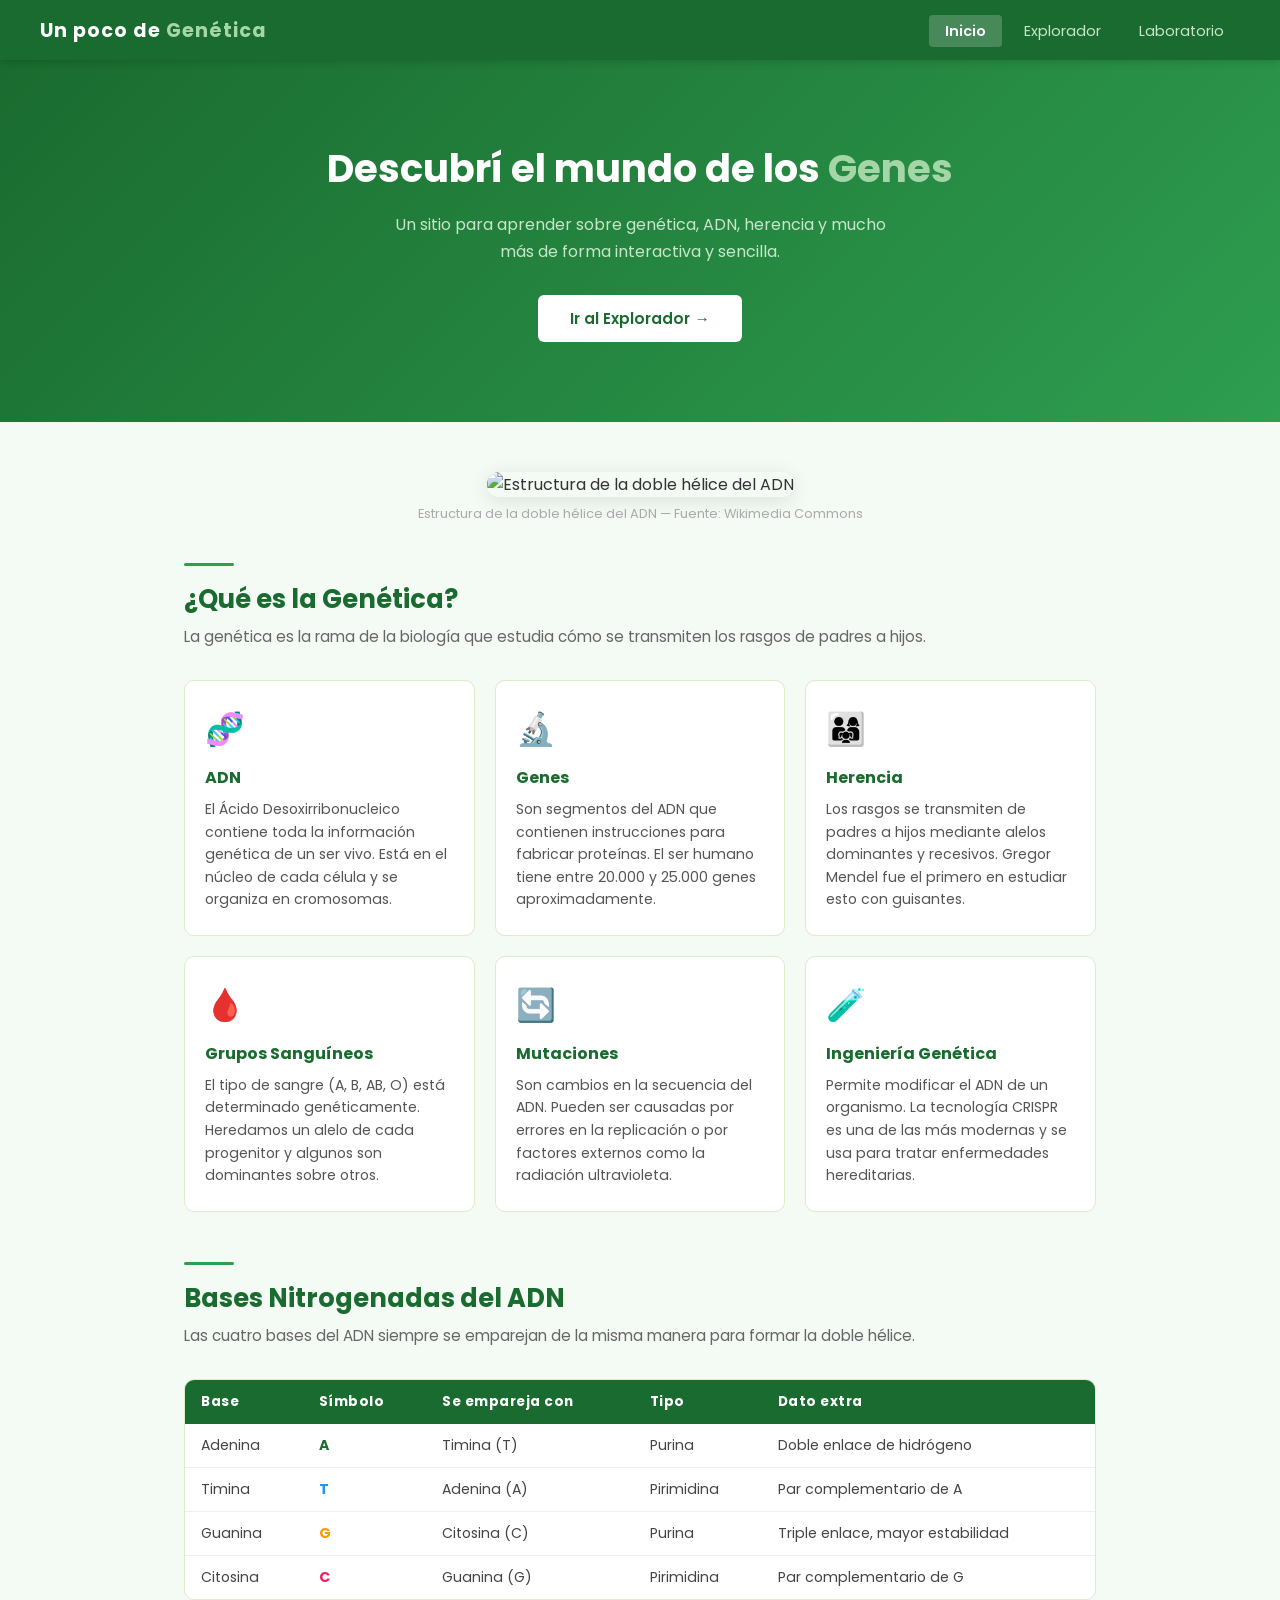
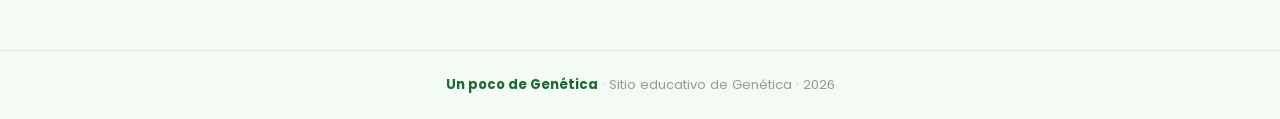
==== index.html @ 06d450ba "Add files via upload" ====
<!DOCTYPE html>
<html lang="es">
<head>
    <meta charset="UTF-8"> <!-- para que anden bien los acentos -->
    <meta name="viewport" content="width=device-width, initial-scale=1.0"> <!-- para que se vea bien en celular -->
    <title>Un poco de Genética | Inicio</title>
    <link rel="stylesheet" href="estilos.css"> <!-- conecto el css -->
</head>
<body>

    <!-- barra de navegacion que aparece en las tres paginas -->
    <nav>
        <a href="index.html" class="nav-logo">Un poco de <span>Genética</span></a>
        <ul class="nav-links">
            <li><a href="index.html" class="activo">Inicio</a></li> <!-- activo marca la pagina actual -->
            <li><a href="explorador.html">Explorador</a></li>
            <li><a href="laboratorio.html">Laboratorio</a></li>
        </ul>
    </nav>

    <!-- seccion principal con titulo y boton -->
    <div class="hero">
        <h1>Descubrí el mundo de los <span>Genes</span></h1>
        <p>Un sitio para aprender sobre genética, ADN, herencia y mucho más de forma interactiva y sencilla.</p>
        <a href="explorador.html" class="btn-principal">Ir al Explorador →</a>
    </div>

    <!-- contenido principal de la pagina -->
    <div class="contenedor">

        <!-- seccion de que es la genetica con 6 tarjetas -->
        <!-- imagen de la doble helice del ADN, la saque de Wikimedia Commons que es de uso libre -->
        <div style="text-align:center; margin-bottom:40px;">
            <img
                src="https://upload.wikimedia.org/wikipedia/commons/thumb/4/4c/DNA_Structure%2BKey%2BLabelled.pn_NoBB.png/800px-DNA_Structure%2BKey%2BLabelled.pn_NoBB.png"
                alt="Estructura de la doble hélice del ADN"
                style="width:100%; max-width:420px; border-radius:12px; box-shadow:0 4px 20px rgba(0,0,0,0.1);"
            >
            <p style="font-size:0.8rem; color:#aaa; margin-top:8px;">Estructura de la doble hélice del ADN — Fuente: Wikimedia Commons</p>
        </div>

        <div class="sec-linea"></div>
        <h2 class="sec-titulo">¿Qué es la Genética?</h2>
        <p class="sec-sub">La genética es la rama de la biología que estudia cómo se transmiten los rasgos de padres a hijos.</p>

        <!-- grid de 3 columnas con las tarjetas informativas -->
        <div class="grid-cards">
            <div class="tarjeta">
                <div class="tarjeta-icono">🧬</div>
                <h3>ADN</h3>
                <p>El Ácido Desoxirribonucleico contiene toda la información genética de un ser vivo. Está en el núcleo de cada célula y se organiza en cromosomas.</p>
            </div>
            <div class="tarjeta">
                <div class="tarjeta-icono">🔬</div>
                <h3>Genes</h3>
                <p>Son segmentos del ADN que contienen instrucciones para fabricar proteínas. El ser humano tiene entre 20.000 y 25.000 genes aproximadamente.</p>
            </div>
            <div class="tarjeta">
                <div class="tarjeta-icono">👨‍👩‍👧</div>
                <h3>Herencia</h3>
                <p>Los rasgos se transmiten de padres a hijos mediante alelos dominantes y recesivos. Gregor Mendel fue el primero en estudiar esto con guisantes.</p>
            </div>
            <div class="tarjeta">
                <div class="tarjeta-icono">🩸</div>
                <h3>Grupos Sanguíneos</h3>
                <p>El tipo de sangre (A, B, AB, O) está determinado genéticamente. Heredamos un alelo de cada progenitor y algunos son dominantes sobre otros.</p>
            </div>
            <div class="tarjeta">
                <div class="tarjeta-icono">🔄</div>
                <h3>Mutaciones</h3>
                <p>Son cambios en la secuencia del ADN. Pueden ser causadas por errores en la replicación o por factores externos como la radiación ultravioleta.</p>
            </div>
            <div class="tarjeta">
                <div class="tarjeta-icono">🧪</div>
                <h3>Ingeniería Genética</h3>
                <p>Permite modificar el ADN de un organismo. La tecnología CRISPR es una de las más modernas y se usa para tratar enfermedades hereditarias.</p>
            </div>
        </div>

        <!-- tabla con informacion de las 4 bases del adn -->
        <div class="sec-linea"></div>
        <h2 class="sec-titulo">Bases Nitrogenadas del ADN</h2>
        <p class="sec-sub">Las cuatro bases del ADN siempre se emparejan de la misma manera para formar la doble hélice.</p>

        <div class="tabla-contenedor">
            <table>
                <thead>
                    <tr>
                        <th>Base</th>
                        <th>Símbolo</th>
                        <th>Se empareja con</th>
                        <th>Tipo</th>
                        <th>Dato extra</th>
                    </tr>
                </thead>
                <tbody>
                    <tr>
                        <td>Adenina</td>
                        <td><strong style="color:#1a6b2f">A</strong></td>
                        <td>Timina (T)</td>
                        <td>Purina</td>
                        <td>Doble enlace de hidrógeno</td>
                    </tr>
                    <tr>
                        <td>Timina</td>
                        <td><strong style="color:#2196f3">T</strong></td>
                        <td>Adenina (A)</td>
                        <td>Pirimidina</td>
                        <td>Par complementario de A</td>
                    </tr>
                    <tr>
                        <td>Guanina</td>
                        <td><strong style="color:#ff9800">G</strong></td>
                        <td>Citosina (C)</td>
                        <td>Purina</td>
                        <td>Triple enlace, mayor estabilidad</td>
                    </tr>
                    <tr>
                        <td>Citosina</td>
                        <td><strong style="color:#e91e63">C</strong></td>
                        <td>Guanina (G)</td>
                        <td>Pirimidina</td>
                        <td>Par complementario de G</td>
                    </tr>
                </tbody>
            </table>
        </div>

    </div>

    <!-- pie de pagina -->
    <footer>
        <strong>Un poco de Genética</strong> · Sitio educativo de Genética · 2026
    </footer>

</body>
</html>
---- estilos.css ----
/* estilos.css - aca puse todo el diseño del sitio */
/* use la fuente Poppins porque se ve mas prolija que Arial */

@import url('https://fonts.googleapis.com/css2?family=Poppins:wght@300;400;600;700&display=swap');

/* esto resetea los margenes que pone el navegador por defecto */
* {
    margin: 0;
    padding: 0;
    box-sizing: border-box; /* hace que el padding no agrande los elementos */
}

/* estilo base de toda la pagina */
body {
    font-family: 'Poppins', Arial, sans-serif;
    background-color: #f4faf4; /* verde muy clarito de fondo */
    color: #333;
}

/* ---- NAVBAR ---- */
/* use position sticky para que quede fija arriba al hacer scroll */
nav {
    background-color: #1a6b2f;
    padding: 0 40px;
    height: 60px;
    display: flex; /* flex para poner el logo a la izquierda y los links a la derecha */
    align-items: center;
    justify-content: space-between;
    position: sticky;
    top: 0;
    box-shadow: 0 2px 8px rgba(0,0,0,0.15); /* sombrita abajo para que se vea separada */
    z-index: 10; /* para que quede por encima de todo lo demas */
}

.nav-logo {
    color: white;
    font-size: 1.2rem;
    font-weight: 700;
    text-decoration: none;
    letter-spacing: 1px;
}

/* el span del logo lo puse en verde clarito para que contraste */
.nav-logo span {
    color: #a5d6a7;
}

.nav-links {
    list-style: none; /* saco los puntitos de la lista */
    display: flex;
    gap: 6px;
}

.nav-links a {
    color: #c8e6c9;
    text-decoration: none;
    padding: 6px 16px;
    border-radius: 4px;
    font-size: 0.9rem;
    transition: background 0.2s; /* animacion suave al pasar el mouse */
}

.nav-links a:hover {
    background-color: rgba(255,255,255,0.15);
    color: white;
}

/* clase para marcar el link de la pagina actual */
.nav-links a.activo {
    background-color: rgba(255,255,255,0.2);
    color: white;
    font-weight: 600;
}

/* ---- HERO ---- */
/* la seccion grande de bienvenida en la pagina de inicio */
.hero {
    background: linear-gradient(135deg, #1a6b2f, #2e9e50); /* degradado de dos verdes */
    color: white;
    text-align: center;
    padding: 80px 20px;
}

.hero h1 {
    font-size: 2.4rem;
    font-weight: 700;
    margin-bottom: 14px;
}

/* el span dentro del h1 lo puse en verde clarito */
.hero h1 span {
    color: #a5d6a7;
}

.hero p {
    font-size: 1rem;
    color: #c8e6c9;
    max-width: 520px;
    margin: 0 auto 30px; /* auto para centrarlo horizontalmente */
    line-height: 1.7;
}

.btn-principal {
    display: inline-block;
    background-color: white;
    color: #1a6b2f;
    padding: 12px 32px;
    border-radius: 6px;
    text-decoration: none;
    font-weight: 600;
    font-size: 0.95rem;
    transition: background 0.2s, transform 0.2s;
}

/* al pasar el mouse sube un poco con transform */
.btn-principal:hover {
    background-color: #e8f5e9;
    transform: translateY(-2px);
}

/* ---- CONTENEDOR ---- */
/* limita el ancho del contenido y lo centra en la pantalla */
.contenedor {
    max-width: 960px;
    margin: 50px auto;
    padding: 0 24px;
}

/* ---- TITULOS DE SECCION ---- */
.sec-titulo {
    font-size: 1.6rem;
    font-weight: 700;
    color: #1a6b2f;
    margin-bottom: 6px;
}

/* lineita verde decorativa debajo del titulo */
.sec-linea {
    width: 50px;
    height: 3px;
    background-color: #2e9e50;
    border-radius: 2px;
    margin-bottom: 14px;
}

.sec-sub {
    color: #666;
    font-size: 0.95rem;
    margin-bottom: 32px;
}

/* ---- TARJETAS ---- */
/* use grid para que las tarjetas se acomoden solas en 3 columnas */
.grid-cards {
    display: grid;
    grid-template-columns: repeat(3, 1fr);
    gap: 20px;
    margin-bottom: 50px;
}

.tarjeta {
    background: white;
    border: 1px solid #dcedc8;
    border-radius: 10px;
    padding: 24px 20px;
    transition: box-shadow 0.2s, transform 0.2s;
}

/* efecto hover: sube un poco y aparece sombra */
.tarjeta:hover {
    box-shadow: 0 4px 16px rgba(0,0,0,0.08);
    transform: translateY(-3px);
}

.tarjeta-icono {
    font-size: 2rem;
    margin-bottom: 12px;
}

.tarjeta h3 {
    color: #1a6b2f;
    font-size: 1rem;
    margin-bottom: 8px;
}

.tarjeta p {
    font-size: 0.88rem;
    color: #555;
    line-height: 1.6;
}

/* ---- TABLA ---- */
.tabla-contenedor {
    background: white;
    border-radius: 10px;
    border: 1px solid #dcedc8;
    overflow: hidden; /* para que las esquinas redondeadas se vean bien */
    margin-bottom: 50px;
}

table {
    width: 100%;
    border-collapse: collapse; /* para que no haya doble borde entre celdas */
}

thead tr {
    background-color: #1a6b2f;
}

th {
    color: white;
    padding: 12px 16px;
    text-align: left;
    font-size: 0.85rem;
    letter-spacing: 0.5px;
}

td {
    padding: 11px 16px;
    border-bottom: 1px solid #f0f0f0;
    font-size: 0.88rem;
    color: #444;
}

/* la ultima fila no necesita borde abajo */
tr:last-child td {
    border-bottom: none;
}

tr:hover td {
    background-color: #f1f8e9;
}

/* ---- TABS ---- */
/* los botones de pestaña del explorador */
.tabs {
    display: flex;
    gap: 8px;
    margin-bottom: 28px;
    flex-wrap: wrap; /* para que no se desborden en pantallas chicas */
}

.tab {
    background: white;
    border: 1px solid #a5d6a7;
    color: #1a6b2f;
    padding: 9px 20px;
    border-radius: 6px;
    cursor: pointer;
    font-family: 'Poppins', sans-serif; /* hay que repetir la fuente en los botones */
    font-size: 0.88rem;
    font-weight: 600;
    transition: all 0.2s;
}

.tab:hover {
    background-color: #e8f5e9;
}

/* cuando un tab esta activo se pone verde oscuro */
.tab.activo {
    background-color: #1a6b2f;
    color: white;
    border-color: #1a6b2f;
}

/* los paneles estan ocultos por defecto */
.panel {
    display: none;
}

/* y se muestran cuando tienen la clase activo */
.panel.activo {
    display: block;
}

/* ---- CAJA DE HERRAMIENTA ---- */
.herramienta {
    background: white;
    border: 1px solid #dcedc8;
    border-radius: 10px;
    padding: 32px;
    margin-bottom: 40px;
}

/* ---- FORMULARIO ---- */
.form-label {
    display: block;
    font-size: 0.85rem;
    font-weight: 600;
    color: #444;
    margin-bottom: 6px;
}

.form-input,
.form-select {
    width: 100%;
    padding: 10px 14px;
    border: 1px solid #ccc;
    border-radius: 6px;
    font-family: 'Poppins', sans-serif;
    font-size: 0.9rem;
    margin-bottom: 18px;
    transition: border-color 0.2s;
    box-sizing: border-box;
    background: white;
    color: #333;
}

/* cuando el input esta seleccionado se pone el borde verde */
.form-input:focus,
.form-select:focus {
    border-color: #2e9e50;
    outline: none;
    box-shadow: 0 0 0 3px rgba(46,158,80,0.1);
}

/* para poner dos campos lado a lado */
.form-fila {
    display: grid;
    grid-template-columns: 1fr 1fr;
    gap: 18px;
}

/* grupo de radios para el tipo de cabello */
.radio-grupo {
    display: flex;
    gap: 20px;
    margin-bottom: 18px;
    flex-wrap: wrap;
}

.radio-grupo label {
    display: flex;
    align-items: center;
    gap: 7px;
    cursor: pointer;
    font-size: 0.9rem;
    font-weight: 400;
    color: #444;
}

.radio-grupo input[type="radio"] {
    accent-color: #1a6b2f; /* cambia el color del radio al verde */
}

/* ---- BOTONES ---- */
.btn-calcular {
    background-color: #1a6b2f;
    color: white;
    border: none;
    padding: 11px 28px;
    border-radius: 6px;
    font-family: 'Poppins', sans-serif;
    font-size: 0.9rem;
    font-weight: 600;
    cursor: pointer;
    transition: background 0.2s;
    margin-right: 8px;
}

.btn-calcular:hover {
    background-color: #145224;
}

/* boton secundario para limpiar, mas discreto */
.btn-limpiar {
    background-color: white;
    color: #666;
    border: 1px solid #ccc;
    padding: 11px 22px;
    border-radius: 6px;
    font-family: 'Poppins', sans-serif;
    font-size: 0.9rem;
    cursor: pointer;
    transition: background 0.2s;
}

.btn-limpiar:hover {
    background-color: #f5f5f5;
}

/* boton de registrar ocupa todo el ancho del formulario */
.btn-registrar {
    width: 100%;
    background-color: #1a6b2f;
    color: white;
    border: none;
    padding: 13px;
    border-radius: 6px;
    font-family: 'Poppins', sans-serif;
    font-size: 0.95rem;
    font-weight: 600;
    cursor: pointer;
    transition: background 0.2s;
    margin-top: 4px;
}

.btn-registrar:hover {
    background-color: #145224;
}

/* ---- RESULTADO ---- */
/* el div de resultado empieza oculto y aparece con js */
.resultado {
    margin-top: 22px;
    padding: 20px;
    background-color: #e8f5e9;
    border-left: 4px solid #2e9e50; /* lineita verde a la izquierda */
    border-radius: 0 8px 8px 0;
    display: none;
}

/* cuando js le agrega la clase visible se muestra */
.resultado.visible {
    display: block;
}

.resultado h4 {
    color: #1a6b2f;
    margin-bottom: 8px;
    font-size: 0.85rem;
    text-transform: uppercase;
    letter-spacing: 0.5px;
}

.resultado-valor {
    font-size: 1.4rem;
    font-weight: 700;
    color: #1a6b2f;
    margin-bottom: 8px;
}

.resultado p {
    font-size: 0.88rem;
    color: #555;
    line-height: 1.6;
}

/* ---- MENSAJES DE FORMULARIO ---- */
/* mensaje de exito en verde */
.msg-ok {
    background-color: #e8f5e9;
    border: 1px solid #a5d6a7;
    color: #1a6b2f;
    padding: 11px 16px;
    border-radius: 6px;
    margin-top: 14px;
    font-size: 0.9rem;
    display: none;
}

/* mensaje de error en rojo */
.msg-error {
    background-color: #ffebee;
    border: 1px solid #ef9a9a;
    color: #c62828;
    padding: 11px 16px;
    border-radius: 6px;
    margin-top: 14px;
    font-size: 0.9rem;
    display: none;
}

/* js les agrega esta clase para mostrarlos */
.msg-ok.visible,
.msg-error.visible {
    display: block;
}

/* ---- LABORATORIO ---- */
/* dos columnas: formulario a la izquierda, stats a la derecha */
.lab-grid {
    display: grid;
    grid-template-columns: 1fr 1fr;
    gap: 30px;
    align-items: start;
}

/* ---- TARJETAS DE ESTADISTICAS ---- */
.stats {
    display: flex;
    flex-direction: column;
    gap: 16px;
}

.stat-card {
    background: white;
    border: 1px solid #dcedc8;
    border-radius: 10px;
    padding: 18px 22px;
    display: flex;
    align-items: center;
    gap: 16px;
}

.stat-icono {
    font-size: 1.8rem;
}

.stat-card h4 {
    font-size: 0.75rem;
    color: #888;
    text-transform: uppercase;
    letter-spacing: 0.5px;
    margin-bottom: 4px;
}

.stat-card p {
    font-size: 1.4rem;
    font-weight: 700;
    color: #1a6b2f;
}

/* ---- LISTA DE REGISTROS ---- */
.registro-item {
    background: white;
    border: 1px solid #dcedc8;
    border-radius: 8px;
    padding: 14px 20px;
    margin-bottom: 10px;
    display: flex;
    justify-content: space-between;
    align-items: center;
}

.reg-nombre {
    font-weight: 600;
    color: #222;
    font-size: 0.95rem;
}

.reg-info {
    font-size: 0.82rem;
    color: #666;
    margin-top: 2px;
}

/* etiquetita verde que dice registrado */
.reg-badge {
    background-color: #e8f5e9;
    color: #1a6b2f;
    border: 1px solid #a5d6a7;
    padding: 4px 12px;
    border-radius: 20px;
    font-size: 0.8rem;
    font-weight: 600;
}

/* ---- FOOTER ---- */
footer {
    text-align: center;
    padding: 24px;
    margin-top: 40px;
    border-top: 1px solid #dcedc8;
    color: #999;
    font-size: 0.82rem;
}

footer strong {
    color: #1a6b2f;
}

/* ---- RESPONSIVE ---- */
/* para que se vea bien en celulares, paso todo a una sola columna */
@media (max-width: 700px) {
    .grid-cards {
        grid-template-columns: 1fr;
    }
    .form-fila {
        grid-template-columns: 1fr;
    }
    .lab-grid {
        grid-template-columns: 1fr;
    }
    nav {
        padding: 0 16px;
    }
}
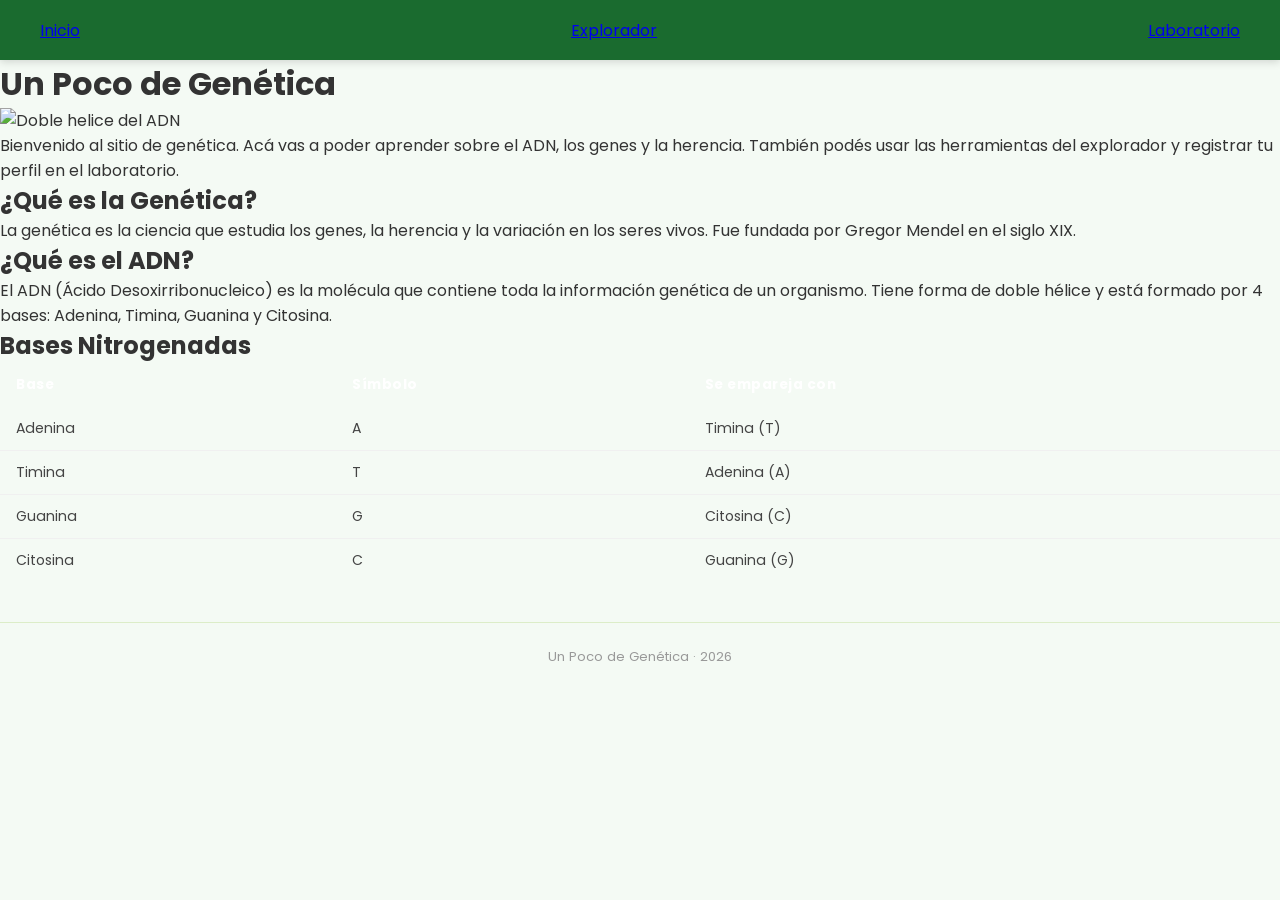
==== commit b0126792: "Refactor index.html for improved structure and clarity" ====
--- a/index.html
+++ b/index.html
@@ -1,136 +1,70 @@
 <!DOCTYPE html>
 <html lang="es">
 <head>
-    <meta charset="UTF-8"> <!-- para que anden bien los acentos -->
-    <meta name="viewport" content="width=device-width, initial-scale=1.0"> <!-- para que se vea bien en celular -->
-    <title>Un poco de Genética | Inicio</title>
-    <link rel="stylesheet" href="estilos.css"> <!-- conecto el css -->
+    <meta charset="UTF-8">
+    <title>Un Poco de Genética | Inicio</title>
+    <link rel="stylesheet" href="estilos.css">
 </head>
 <body>
 
-    <!-- barra de navegacion que aparece en las tres paginas -->
     <nav>
-        <a href="index.html" class="nav-logo">Un poco de <span>Genética</span></a>
-        <ul class="nav-links">
-            <li><a href="index.html" class="activo">Inicio</a></li> <!-- activo marca la pagina actual -->
-            <li><a href="explorador.html">Explorador</a></li>
-            <li><a href="laboratorio.html">Laboratorio</a></li>
-        </ul>
+        <a href="index.html">Inicio</a>
+        <a href="explorador.html">Explorador</a>
+        <a href="laboratorio.html">Laboratorio</a>
     </nav>
 
-    <!-- seccion principal con titulo y boton -->
-    <div class="hero">
-        <h1>Descubrí el mundo de los <span>Genes</span></h1>
-        <p>Un sitio para aprender sobre genética, ADN, herencia y mucho más de forma interactiva y sencilla.</p>
-        <a href="explorador.html" class="btn-principal">Ir al Explorador →</a>
+    <h1>Un Poco de Genética</h1>
+
+    <!-- imagen del adn -->
+    <div class="caja">
+        <img
+            src="adn.jpg"
+            alt="Doble helice del ADN"
+            width="200"
+        >
+        <p>Bienvenido al sitio de genética. Acá vas a poder aprender sobre el ADN, los genes y la herencia. También podés usar las herramientas del explorador y registrar tu perfil en el laboratorio.</p>
     </div>
 
-    <!-- contenido principal de la pagina -->
-    <div class="contenedor">
+    <!-- informacion basica -->
+    <div class="caja">
+        <h2>¿Qué es la Genética?</h2>
+        <p>La genética es la ciencia que estudia los genes, la herencia y la variación en los seres vivos. Fue fundada por Gregor Mendel en el siglo XIX.</p>
 
-        <!-- seccion de que es la genetica con 6 tarjetas -->
-        <!-- imagen de la doble helice del ADN, la saque de Wikimedia Commons que es de uso libre -->
-        <div style="text-align:center; margin-bottom:40px;">
-            <img
-                src="https://upload.wikimedia.org/wikipedia/commons/thumb/4/4c/DNA_Structure%2BKey%2BLabelled.pn_NoBB.png/800px-DNA_Structure%2BKey%2BLabelled.pn_NoBB.png"
-                alt="Estructura de la doble hélice del ADN"
-                style="width:100%; max-width:420px; border-radius:12px; box-shadow:0 4px 20px rgba(0,0,0,0.1);"
-            >
-            <p style="font-size:0.8rem; color:#aaa; margin-top:8px;">Estructura de la doble hélice del ADN — Fuente: Wikimedia Commons</p>
-        </div>
+        <h2>¿Qué es el ADN?</h2>
+        <p>El ADN (Ácido Desoxirribonucleico) es la molécula que contiene toda la información genética de un organismo. Tiene forma de doble hélice y está formado por 4 bases: Adenina, Timina, Guanina y Citosina.</p>
 
-        <div class="sec-linea"></div>
-        <h2 class="sec-titulo">¿Qué es la Genética?</h2>
-        <p class="sec-sub">La genética es la rama de la biología que estudia cómo se transmiten los rasgos de padres a hijos.</p>
-
-        <!-- grid de 3 columnas con las tarjetas informativas -->
-        <div class="grid-cards">
-            <div class="tarjeta">
-                <div class="tarjeta-icono">🧬</div>
-                <h3>ADN</h3>
-                <p>El Ácido Desoxirribonucleico contiene toda la información genética de un ser vivo. Está en el núcleo de cada célula y se organiza en cromosomas.</p>
-            </div>
-            <div class="tarjeta">
-                <div class="tarjeta-icono">🔬</div>
-                <h3>Genes</h3>
-                <p>Son segmentos del ADN que contienen instrucciones para fabricar proteínas. El ser humano tiene entre 20.000 y 25.000 genes aproximadamente.</p>
-            </div>
-            <div class="tarjeta">
-                <div class="tarjeta-icono">👨‍👩‍👧</div>
-                <h3>Herencia</h3>
-                <p>Los rasgos se transmiten de padres a hijos mediante alelos dominantes y recesivos. Gregor Mendel fue el primero en estudiar esto con guisantes.</p>
-            </div>
-            <div class="tarjeta">
-                <div class="tarjeta-icono">🩸</div>
-                <h3>Grupos Sanguíneos</h3>
-                <p>El tipo de sangre (A, B, AB, O) está determinado genéticamente. Heredamos un alelo de cada progenitor y algunos son dominantes sobre otros.</p>
-            </div>
-            <div class="tarjeta">
-                <div class="tarjeta-icono">🔄</div>
-                <h3>Mutaciones</h3>
-                <p>Son cambios en la secuencia del ADN. Pueden ser causadas por errores en la replicación o por factores externos como la radiación ultravioleta.</p>
-            </div>
-            <div class="tarjeta">
-                <div class="tarjeta-icono">🧪</div>
-                <h3>Ingeniería Genética</h3>
-                <p>Permite modificar el ADN de un organismo. La tecnología CRISPR es una de las más modernas y se usa para tratar enfermedades hereditarias.</p>
-            </div>
-        </div>
-
-        <!-- tabla con informacion de las 4 bases del adn -->
-        <div class="sec-linea"></div>
-        <h2 class="sec-titulo">Bases Nitrogenadas del ADN</h2>
-        <p class="sec-sub">Las cuatro bases del ADN siempre se emparejan de la misma manera para formar la doble hélice.</p>
-
-        <div class="tabla-contenedor">
-            <table>
-                <thead>
-                    <tr>
-                        <th>Base</th>
-                        <th>Símbolo</th>
-                        <th>Se empareja con</th>
-                        <th>Tipo</th>
-                        <th>Dato extra</th>
-                    </tr>
-                </thead>
-                <tbody>
-                    <tr>
-                        <td>Adenina</td>
-                        <td><strong style="color:#1a6b2f">A</strong></td>
-                        <td>Timina (T)</td>
-                        <td>Purina</td>
-                        <td>Doble enlace de hidrógeno</td>
-                    </tr>
-                    <tr>
-                        <td>Timina</td>
-                        <td><strong style="color:#2196f3">T</strong></td>
-                        <td>Adenina (A)</td>
-                        <td>Pirimidina</td>
-                        <td>Par complementario de A</td>
-                    </tr>
-                    <tr>
-                        <td>Guanina</td>
-                        <td><strong style="color:#ff9800">G</strong></td>
-                        <td>Citosina (C)</td>
-                        <td>Purina</td>
-                        <td>Triple enlace, mayor estabilidad</td>
-                    </tr>
-                    <tr>
-                        <td>Citosina</td>
-                        <td><strong style="color:#e91e63">C</strong></td>
-                        <td>Guanina (G)</td>
-                        <td>Pirimidina</td>
-                        <td>Par complementario de G</td>
-                    </tr>
-                </tbody>
-            </table>
-        </div>
-
+        <h2>Bases Nitrogenadas</h2>
+        <table>
+            <tr>
+                <th>Base</th>
+                <th>Símbolo</th>
+                <th>Se empareja con</th>
+            </tr>
+            <tr>
+                <td>Adenina</td>
+                <td>A</td>
+                <td>Timina (T)</td>
+            </tr>
+            <tr>
+                <td>Timina</td>
+                <td>T</td>
+                <td>Adenina (A)</td>
+            </tr>
+            <tr>
+                <td>Guanina</td>
+                <td>G</td>
+                <td>Citosina (C)</td>
+            </tr>
+            <tr>
+                <td>Citosina</td>
+                <td>C</td>
+                <td>Guanina (G)</td>
+            </tr>
+        </table>
     </div>
 
-    <!-- pie de pagina -->
     <footer>
-        <strong>Un poco de Genética</strong> · Sitio educativo de Genética · 2026
+        Un Poco de Genética · 2026
     </footer>
 
 </body>
